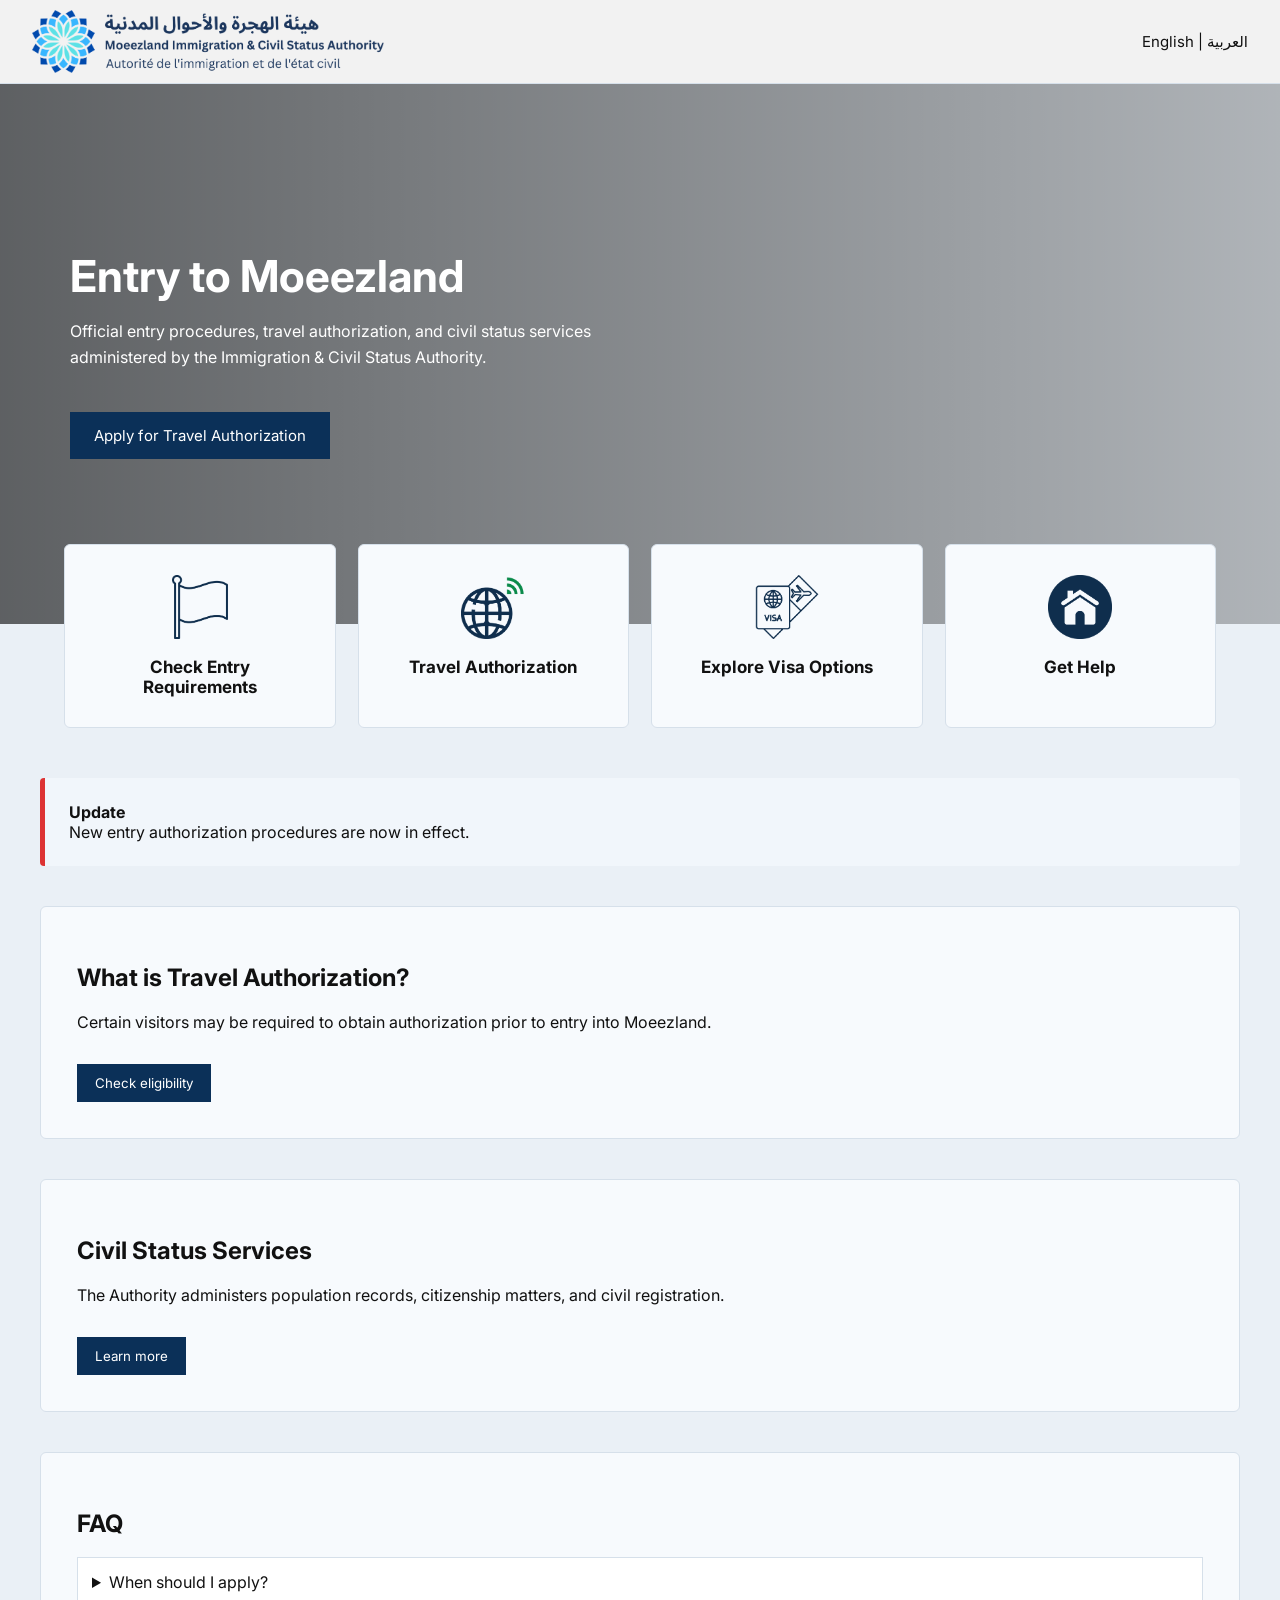
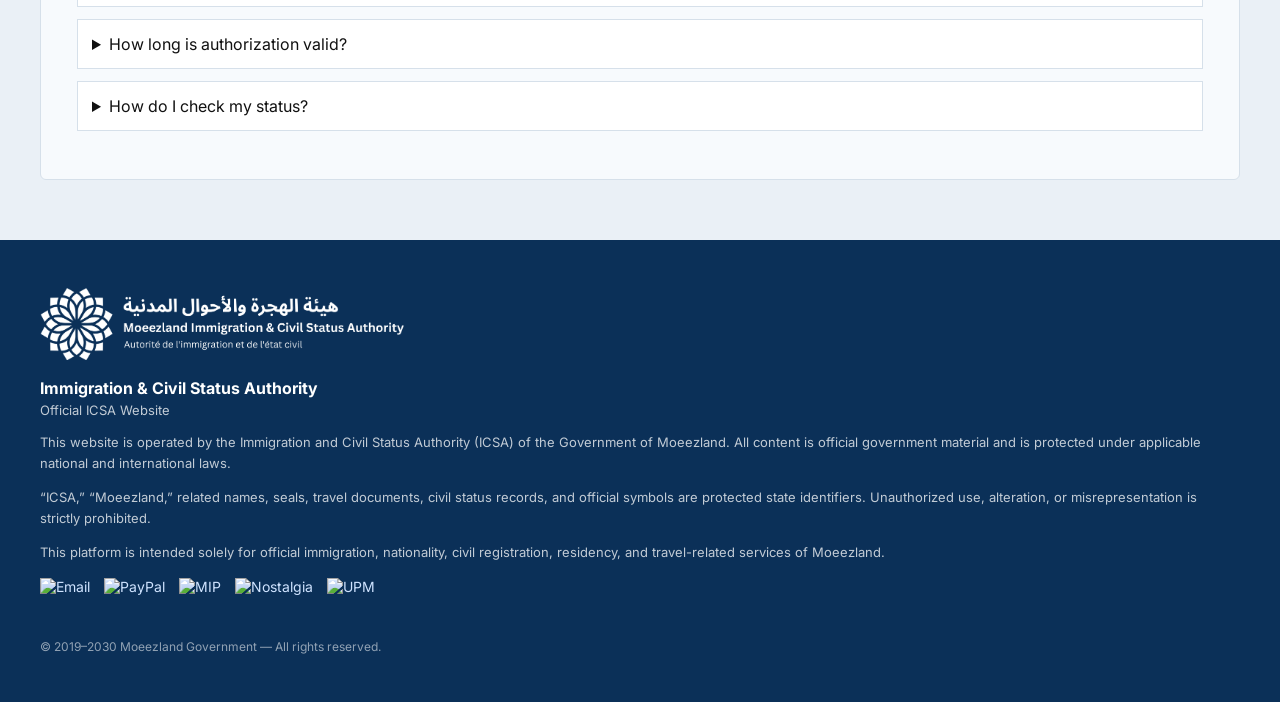
==== index.html @ 2b5e3414 "Update index.html" ====
<!DOCTYPE html>
<html lang="en">
<head>
<meta charset="UTF-8">
<meta name="viewport" content="width=device-width, initial-scale=1.0">
<title>Entry to Moeezland</title>

<link href="https://fonts.googleapis.com/css2?family=Inter:wght@400;500;600&display=swap" rel="stylesheet">

<style>
:root{
  --blue:#0a8a4a;
  --dark:#0b3058;
  --bg:#eaf0f6;
  --card:#f7fafd;
  --border:#d6e0ea;
}

*{
  box-sizing:border-box;
  font-family:Inter,system-ui,sans-serif;
}

body{
  margin:0;
  background:var(--bg);
  color:#111;
}

/* HEADER */
header{
  background:#f2f2f2;
  padding:10px 32px;
  display:flex;
  justify-content:space-between;
  align-items:center;
  border-bottom:1px solid var(--border);
}
header img{height:63px;}
.lang{font-size:15px;color:var(--green);}

/* HERO */
.hero{
  min-height:540px;
  background:
    linear-gradient(to right, rgba(0,0,0,.6), rgba(0,0,0,.25)),
    url("hero-placeholder.jpg") center/cover no-repeat;
  color:white;
  padding:120px 70px;
  display:flex;
  align-items:center;
}
.hero .content{
  max-width:540px;
  animation:fadeUp .8s ease both;
}
.hero h1{font-size:44px;margin:0 0 14px;}
.hero p{font-size:16px;line-height:1.6;}
.hero button{
  margin-top:26px;
  background:#0b3058;
  border:none;
  padding:14px 24px;
  font-size:15px;
  color:white;
  cursor:pointer;
}

/* FADE */
@keyframes fadeUp{
  from{opacity:0;transform:translateY(20px);}
  to{opacity:1;transform:translateY(0);}
}

/* GRID */
.grid{
  max-width:1200px;
  margin:-80px auto 50px;
  display:grid;
  grid-template-columns:repeat(auto-fit,minmax(240px,1fr));
  gap:22px;
  padding:0 24px;
  animation:fadeUp .7s ease both;
}
.card{
  background:var(--card);
  padding:30px;
  border-radius:6px;
  text-align:center;
  border:1px solid var(--border);
  transition:transform .2s ease;
  text-decoration:none;
  color:inherit;
}
.card:hover{transform:translateY(-4px);}
.card img{
  height:64px;
  margin-bottom:14px;
}
.card h3{margin:0;font-size:17px;}

/* UPDATE */
.update{
  max-width:1200px;
  margin:30px auto;
  background:#f1f6fb;
  border-left:5px solid #d33;
  padding:24px;
  border-radius:4px;
  animation:fadeUp .7s ease both;
}

/* SECTIONS */
.section{
  max-width:1200px;
  margin:40px auto;
  display:grid;
  grid-template-columns:2fr 1fr;
  gap:30px;
  background:var(--card);
  padding:36px;
  border-radius:6px;
  border:1px solid var(--border);
  animation:fadeUp .7s ease both;
}
.section button{
  margin-top:16px;
  padding:11px 18px;
  background:var(--dark);
  color:white;
  border:none;
  cursor:pointer;
}

/* FAQ */
.faq{
  max-width:1200px;
  margin:40px auto;
  background:var(--card);
  padding:36px;
  border-radius:6px;
  border:1px solid var(--border);
  animation:fadeUp .7s ease both;
}
.faq details{
  border:1px solid var(--border);
  padding:14px;
  margin-bottom:12px;
  background:#fff;
}

/* FOOTER */
footer{
  background:var(--dark);
  color:white;
  padding:50px 40px;
  margin-top:60px;
}
.footer-grid{
  max-width:1200px;
  margin:auto;
  display:grid;
  grid-template-columns:repeat(auto-fit,minmax(200px,1fr));
  gap:34px;
}
footer img{height:80px;margin-bottom:12px;}
footer a{color:#cfe3ff;text-decoration:none;font-size:14px;}
</style>
</head>

<body>

<header>
  <img src="logo.png" alt="ICSA">
  <div class="lang">English | العربية</div>
</header>

<section class="hero">
  <div class="content">
    <h1>Entry to Moeezland</h1>
    <p>
      Official entry procedures, travel authorization,
      and civil status services administered by the
      Immigration & Civil Status Authority.
    </p>
    <button>Apply for Travel Authorization</button>
  </div>
</section>

<section class="grid">
  <a href="entry.html" class="card">
    <img src="entry-icon.png" alt="">
    <h3>Check Entry Requirements</h3>
  </a>

  <a href="M_ETA.html" class="card">
    <img src="eta-icon.png" alt="">
    <h3>Travel Authorization</h3>
  </a>

  <a href="visa.html" class="card">
    <img src="visa-icon.png" alt="">
    <h3>Explore Visa Options</h3>
  </a>

  <a href="mailto:icsa@moeezland.com" class="card">
    <img src="help-icon.png" alt="">
    <h3>Get Help</h3>
  </a>
</section>

<section class="update">
  <strong>Update</strong><br>
  New entry authorization procedures are now in effect.
</section>

<section class="section">
  <div>
    <h2>What is Travel Authorization?</h2>
    <p>
      Certain visitors may be required to obtain authorization
      prior to entry into Moeezland.
    </p>
    <button>Check eligibility</button>
  </div>
  <div></div>
</section>

<section class="section">
  <div>
    <h2>Civil Status Services</h2>
    <p>
      The Authority administers population records,
      citizenship matters, and civil registration.
    </p>
    <button>Learn more</button>
  </div>
  <div></div>
</section>

<section class="faq">
  <h2>FAQ</h2>
  <details><summary>When should I apply?</summary></details>
  <details><summary>How long is authorization valid?</summary></details>
  <details><summary>How do I check my status?</summary></details>
</section>

<footer style="background:#0b3058;padding:48px 24px;color:rgba(255,255,255,0.75);text-align:left;">
  <div style="max-width:1200px;margin:0 auto;">

    <img src="footer.png" alt="Moeezland Emblem" style="height:72px;margin-bottom:14px;">

    <h4 style="margin:0;color:white;font-size:16px;">Immigration & Civil Status Authority</h4>
    <div style="font-size:13px;margin-top:4px;">Official ICSA Website</div>

    <p style="font-size:13px;line-height:1.6;margin-top:14px;">
      This website is operated by the Immigration and Civil Status Authority (ICSA) of the Government of Moeezland. All content is official government material
      and is protected under applicable national and international laws.
    </p>

    <p style="font-size:13px;line-height:1.6;">
      “ICSA,” “Moeezland,” related names, seals, travel documents, civil status records, and official symbols are protected state identifiers.
      Unauthorized use, alteration, or misrepresentation is strictly prohibited.
    </p>

    <p style="font-size:13px;line-height:1.6;">
      This platform is intended solely for official immigration, nationality, civil registration, residency, and travel-related services of Moeezland.
    </p>

    <div style="display:flex;gap:14px;margin-top:16px;flex-wrap:wrap;">
      <a href="mailto:icsa@moeezland.com">
        <img src="mail.png" alt="Email" style="height:28px;">
      </a>

      <a href="https://www.paypal.com/paypalme/JestandGaming?locale.x=en_US&country.x=SA" target="_blank">
        <img src="paypal.png" alt="PayPal" style="height:28px;">
      </a>

      <a href="https://internet.moeezland.com" target="_blank">
        <img src="internet.png" alt="MIP" style="height:28px;">
      </a>
      
      <a href="https://old.moeezland.com" target="_blank">
        <img src="old.png" alt="Nostalgia" style="height:28px;">
      </a>
      
      <a href="https://upmgov.org" target="_blank">
        <img src="UPM.png" alt="UPM" style="height:28px;">
      </a>
    </div>

    <div style="margin-top:32px;font-size:12px;color:rgba(255,255,255,0.55);">
      
      © 2019–2030 Moeezland Government — All rights reserved.

    </div>

  </div>
</footer>

</body>
</html>
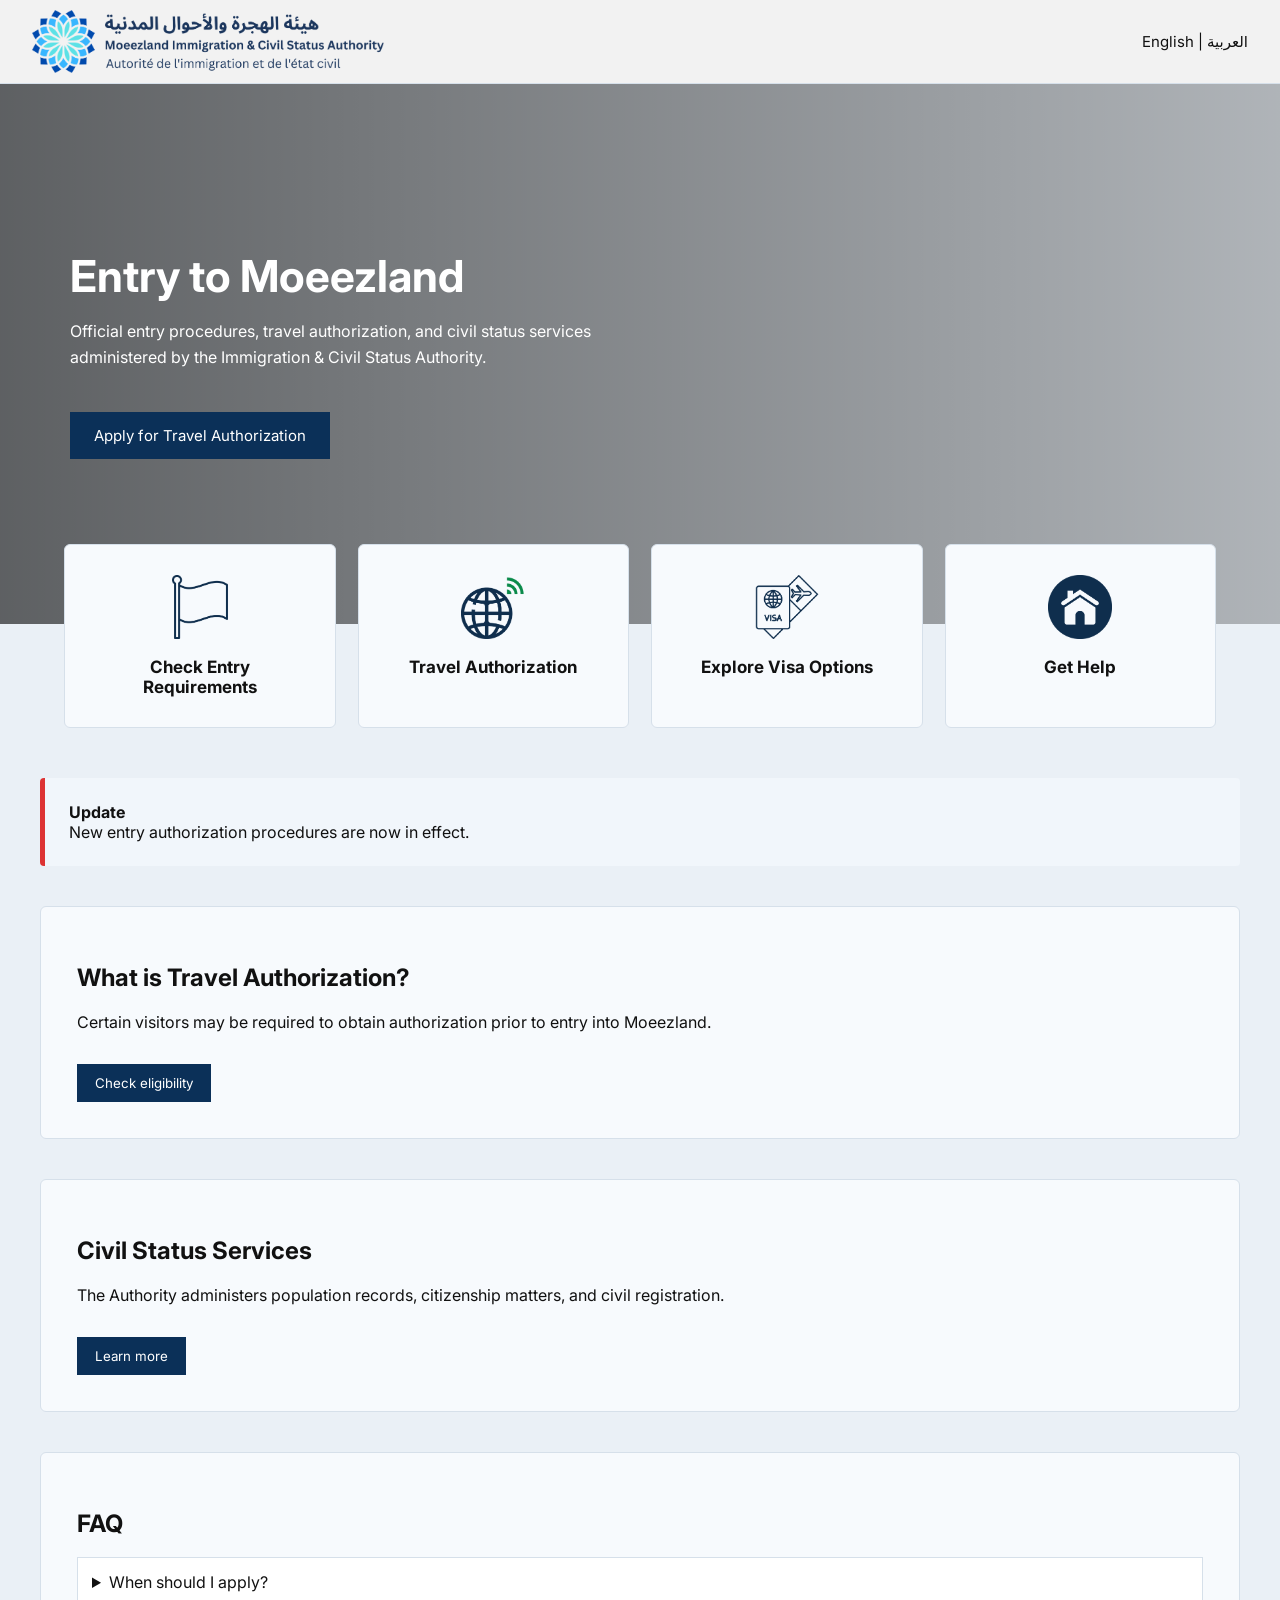
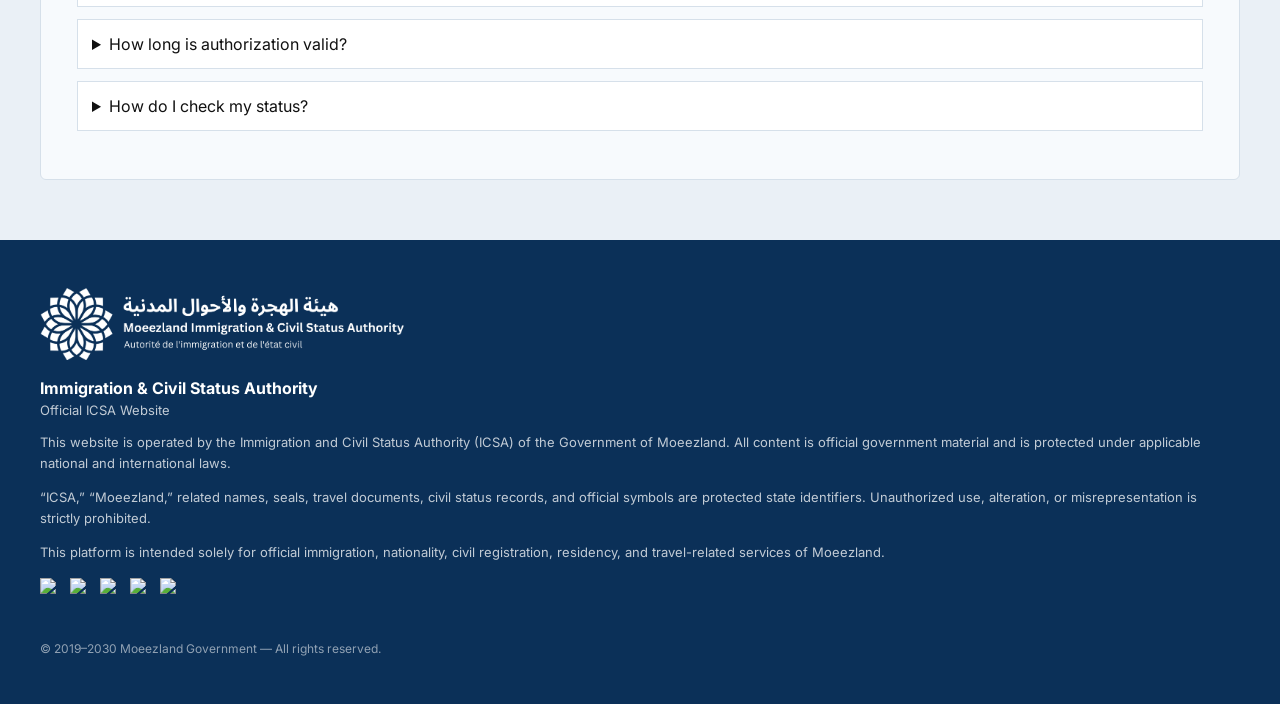
==== commit deeeb72c: "Update index.html" ====
--- a/index.html
+++ b/index.html
@@ -37,7 +37,7 @@
   border-bottom:1px solid var(--border);
 }
 header img{height:63px;}
-.lang{font-size:15px;color:var(--green);}
+.lang{font-size:15px;}
 
 /* HERO */
 .hero{
@@ -52,7 +52,6 @@
 }
 .hero .content{
   max-width:540px;
-  animation:fadeUp .8s ease both;
 }
 .hero h1{font-size:44px;margin:0 0 14px;}
 .hero p{font-size:16px;line-height:1.6;}
@@ -66,12 +65,6 @@
   cursor:pointer;
 }
 
-/* FADE */
-@keyframes fadeUp{
-  from{opacity:0;transform:translateY(20px);}
-  to{opacity:1;transform:translateY(0);}
-}
-
 /* GRID */
 .grid{
   max-width:1200px;
@@ -80,7 +73,6 @@
   grid-template-columns:repeat(auto-fit,minmax(240px,1fr));
   gap:22px;
   padding:0 24px;
-  animation:fadeUp .7s ease both;
 }
 .card{
   background:var(--card);
@@ -88,11 +80,9 @@
   border-radius:6px;
   text-align:center;
   border:1px solid var(--border);
-  transition:transform .2s ease;
   text-decoration:none;
   color:inherit;
 }
-.card:hover{transform:translateY(-4px);}
 .card img{
   height:64px;
   margin-bottom:14px;
@@ -107,7 +97,6 @@
   border-left:5px solid #d33;
   padding:24px;
   border-radius:4px;
-  animation:fadeUp .7s ease both;
 }
 
 /* SECTIONS */
@@ -121,7 +110,6 @@
   padding:36px;
   border-radius:6px;
   border:1px solid var(--border);
-  animation:fadeUp .7s ease both;
 }
 .section button{
   margin-top:16px;
@@ -140,7 +128,6 @@
   padding:36px;
   border-radius:6px;
   border:1px solid var(--border);
-  animation:fadeUp .7s ease both;
 }
 .faq details{
   border:1px solid var(--border);
@@ -156,15 +143,58 @@
   padding:50px 40px;
   margin-top:60px;
 }
-.footer-grid{
-  max-width:1200px;
-  margin:auto;
-  display:grid;
-  grid-template-columns:repeat(auto-fit,minmax(200px,1fr));
-  gap:34px;
-}
 footer img{height:80px;margin-bottom:12px;}
 footer a{color:#cfe3ff;text-decoration:none;font-size:14px;}
+
+/* ===================== */
+/* 📱 MOBILE RESPONSIVE */
+/* ===================== */
+@media (max-width: 768px){
+
+  header{
+    padding:10px 16px;
+  }
+
+  header img{
+    height:48px;
+  }
+
+  .hero{
+    padding:80px 20px;
+    min-height:auto;
+  }
+
+  .hero h1{
+    font-size:30px;
+  }
+
+  .hero p{
+    font-size:15px;
+  }
+
+  .grid{
+    margin:-40px auto 40px;
+    grid-template-columns:1fr;
+  }
+
+  .section{
+    grid-template-columns:1fr;
+    padding:24px;
+  }
+
+  .faq{
+    padding:24px;
+  }
+
+  footer{
+    padding:40px 20px;
+  }
+
+  footer div{
+    text-align:left;
+  }
+
+}
 </style>
 </head>
 
@@ -268,31 +298,15 @@
     </p>
 
     <div style="display:flex;gap:14px;margin-top:16px;flex-wrap:wrap;">
-      <a href="mailto:icsa@moeezland.com">
-        <img src="mail.png" alt="Email" style="height:28px;">
-      </a>
-
-      <a href="https://www.paypal.com/paypalme/JestandGaming?locale.x=en_US&country.x=SA" target="_blank">
-        <img src="paypal.png" alt="PayPal" style="height:28px;">
-      </a>
-
-      <a href="https://internet.moeezland.com" target="_blank">
-        <img src="internet.png" alt="MIP" style="height:28px;">
-      </a>
-      
-      <a href="https://old.moeezland.com" target="_blank">
-        <img src="old.png" alt="Nostalgia" style="height:28px;">
-      </a>
-      
-      <a href="https://upmgov.org" target="_blank">
-        <img src="UPM.png" alt="UPM" style="height:28px;">
-      </a>
+      <a href="mailto:icsa@moeezland.com"><img src="mail.png" style="height:28px;"></a>
+      <a href="https://www.paypal.com/paypalme/JestandGaming?locale.x=en_US&country.x=SA" target="_blank"><img src="paypal.png" style="height:28px;"></a>
+      <a href="https://internet.moeezland.com" target="_blank"><img src="internet.png" style="height:28px;"></a>
+      <a href="https://old.moeezland.com" target="_blank"><img src="old.png" style="height:28px;"></a>
+      <a href="https://upmgov.org" target="_blank"><img src="UPM.png" style="height:28px;"></a>
     </div>
 
     <div style="margin-top:32px;font-size:12px;color:rgba(255,255,255,0.55);">
-      
       © 2019–2030 Moeezland Government — All rights reserved.
-
     </div>
 
   </div>
@@ -300,4 +314,3 @@
 
 </body>
 </html>
-
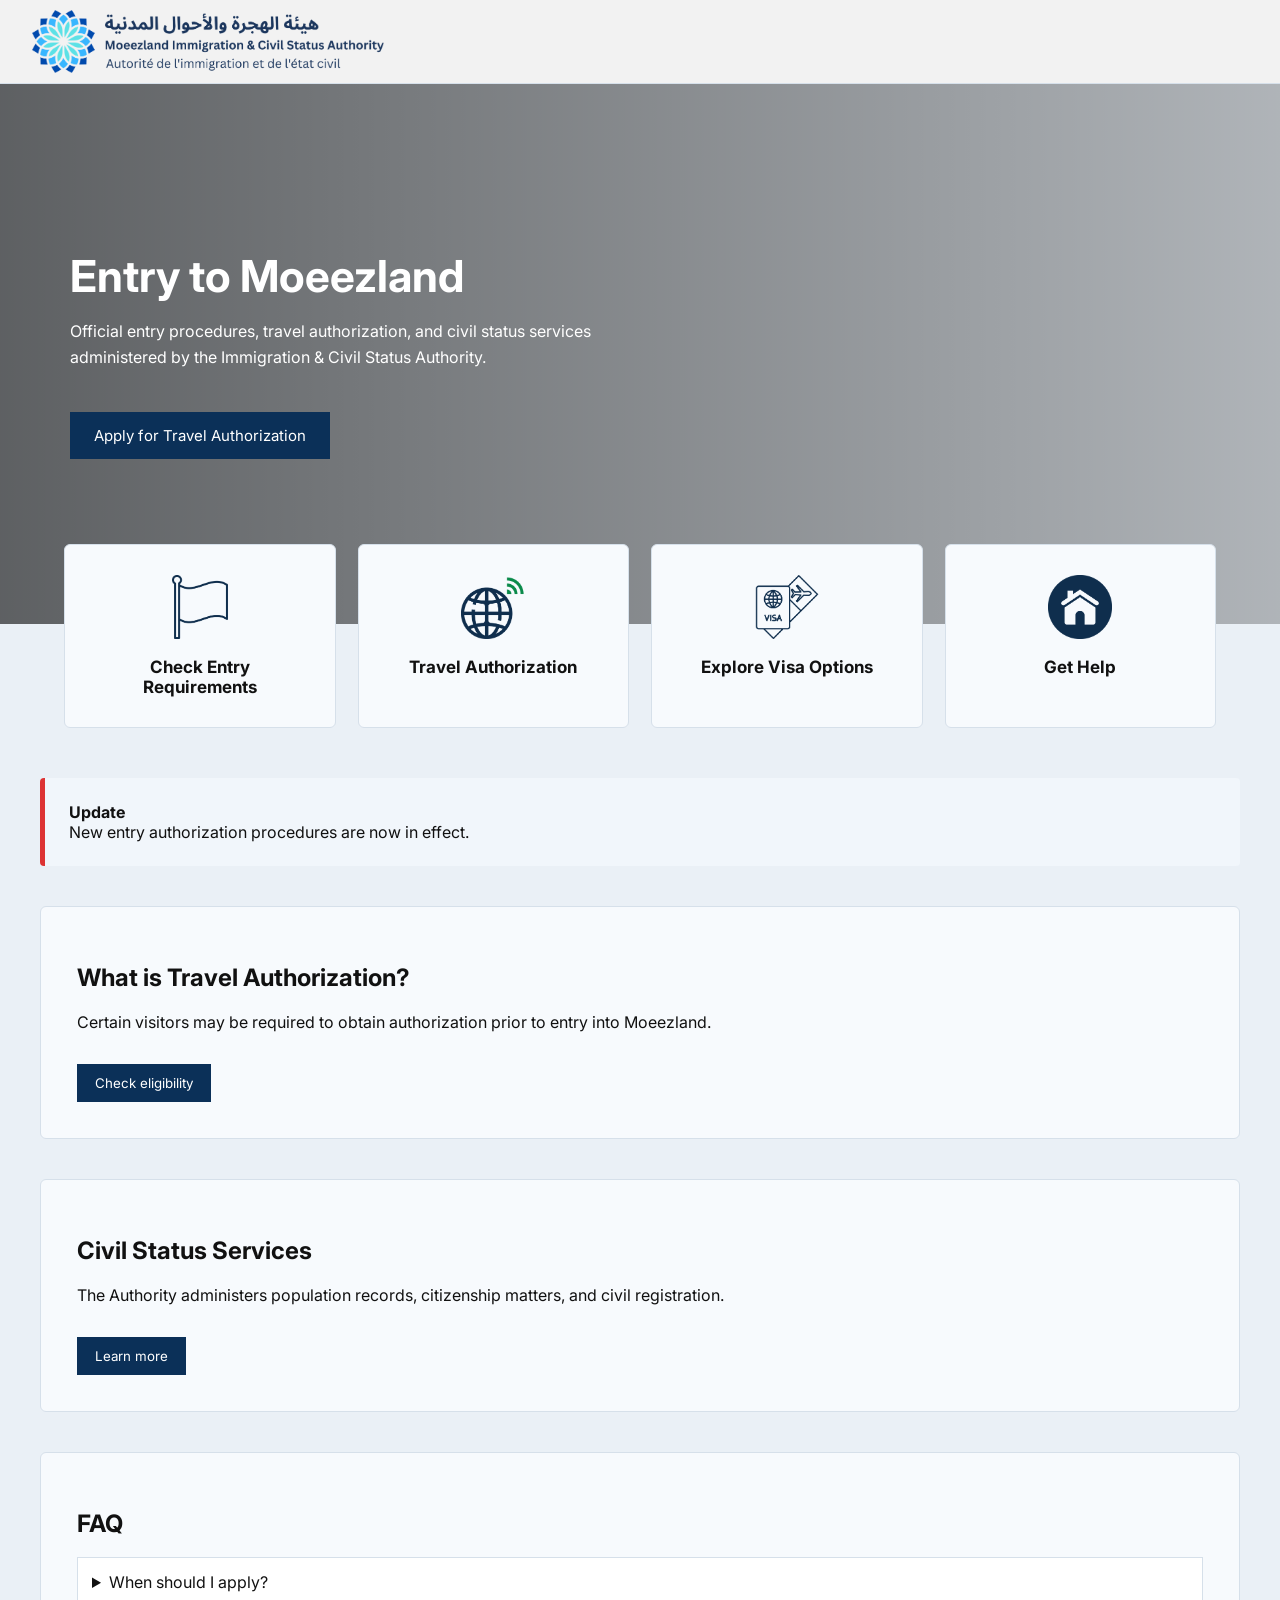
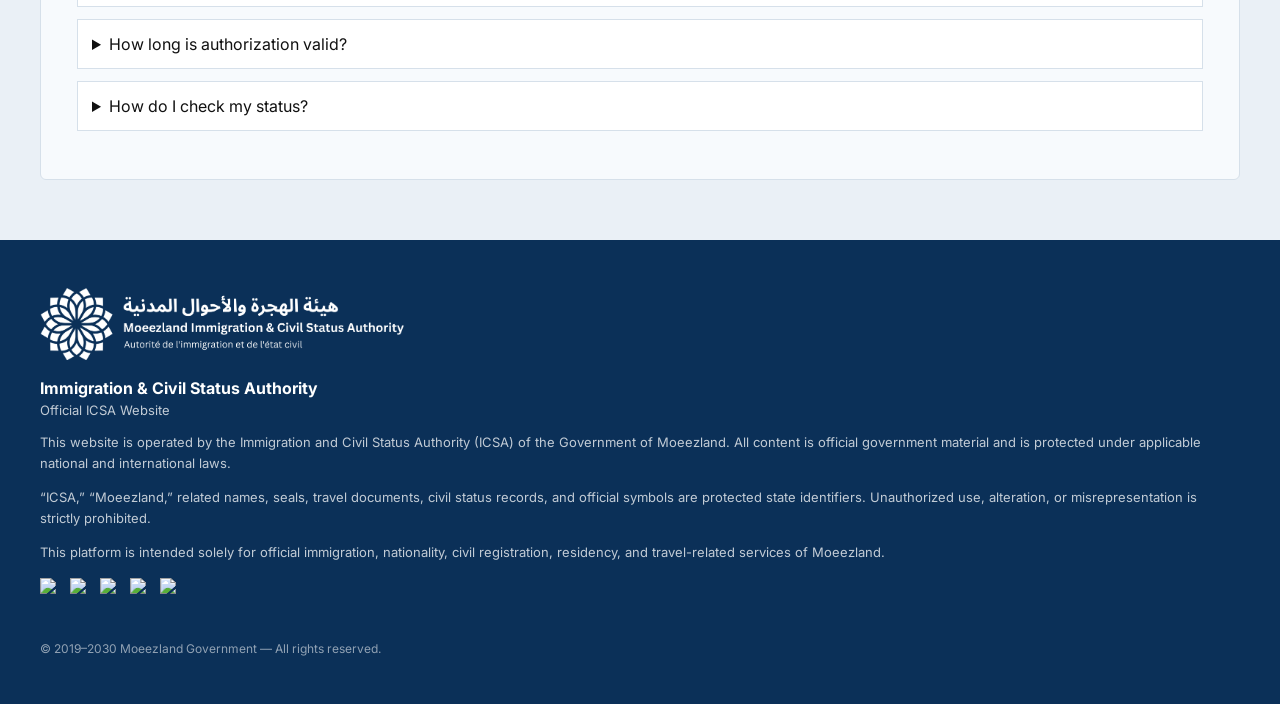
==== commit f0552dcd: "Update index.html" ====
--- a/index.html
+++ b/index.html
@@ -202,7 +202,6 @@
 
 <header>
   <img src="logo.png" alt="ICSA">
-  <div class="lang">English | العربية</div>
 </header>
 
 <section class="hero">
@@ -314,3 +313,4 @@
 
 </body>
 </html>
+
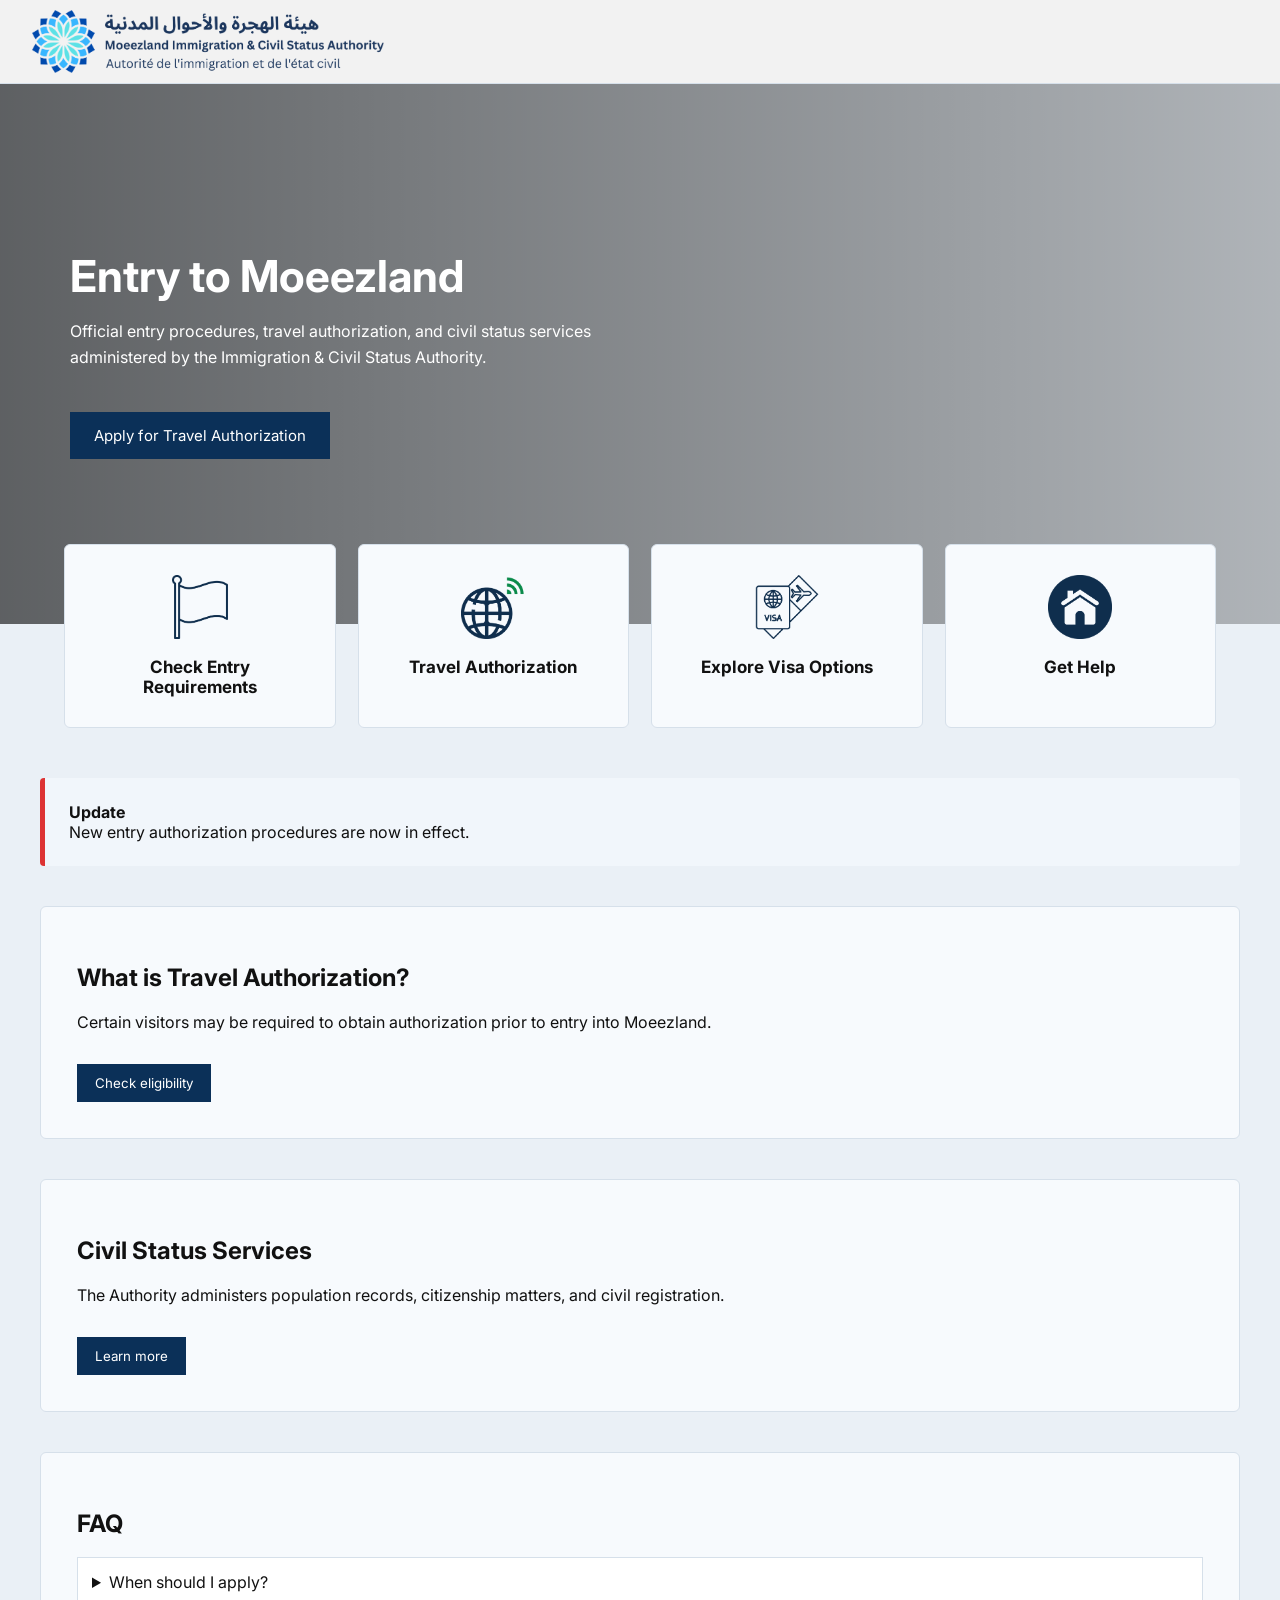
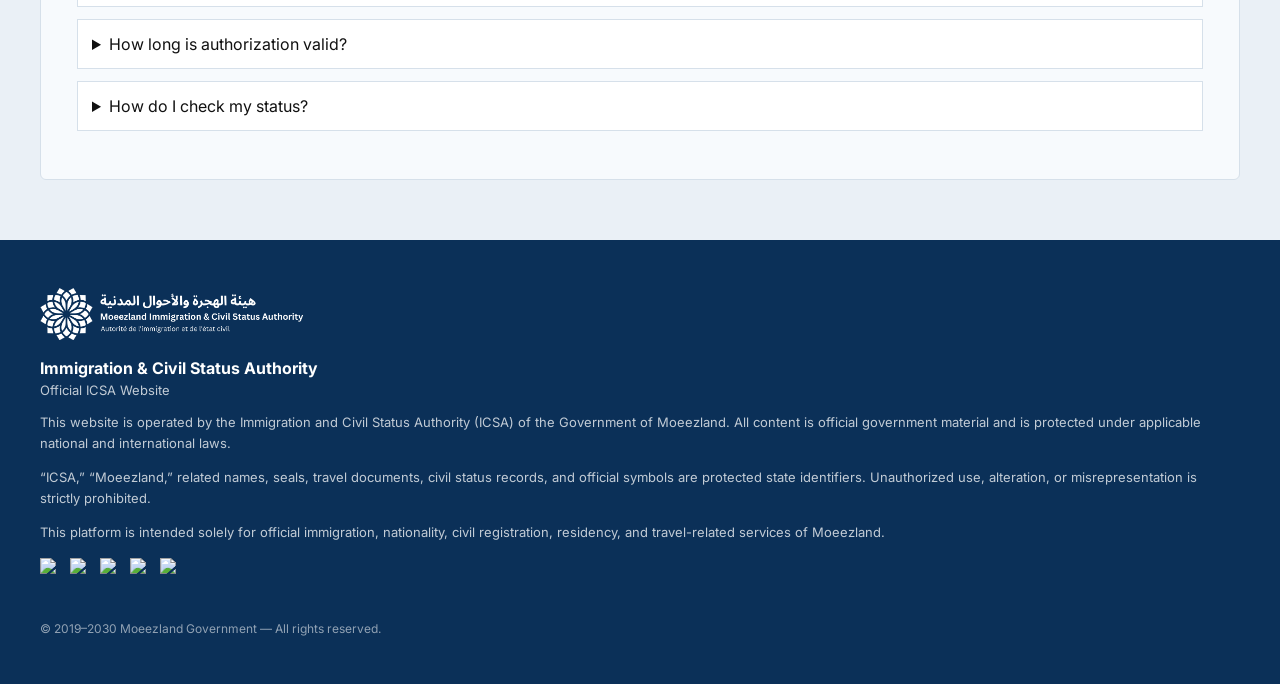
==== commit 3d25c5f6: "Update index.html" ====
--- a/index.html
+++ b/index.html
@@ -277,7 +277,7 @@
 <footer style="background:#0b3058;padding:48px 24px;color:rgba(255,255,255,0.75);text-align:left;">
   <div style="max-width:1200px;margin:0 auto;">
 
-    <img src="footer.png" alt="Moeezland Emblem" style="height:72px;margin-bottom:14px;">
+    <img src="footer.png" alt="Moeezland Emblem" style="height:52px;margin-bottom:14px;">
 
     <h4 style="margin:0;color:white;font-size:16px;">Immigration & Civil Status Authority</h4>
     <div style="font-size:13px;margin-top:4px;">Official ICSA Website</div>
@@ -314,3 +314,4 @@
 </body>
 </html>
 
+
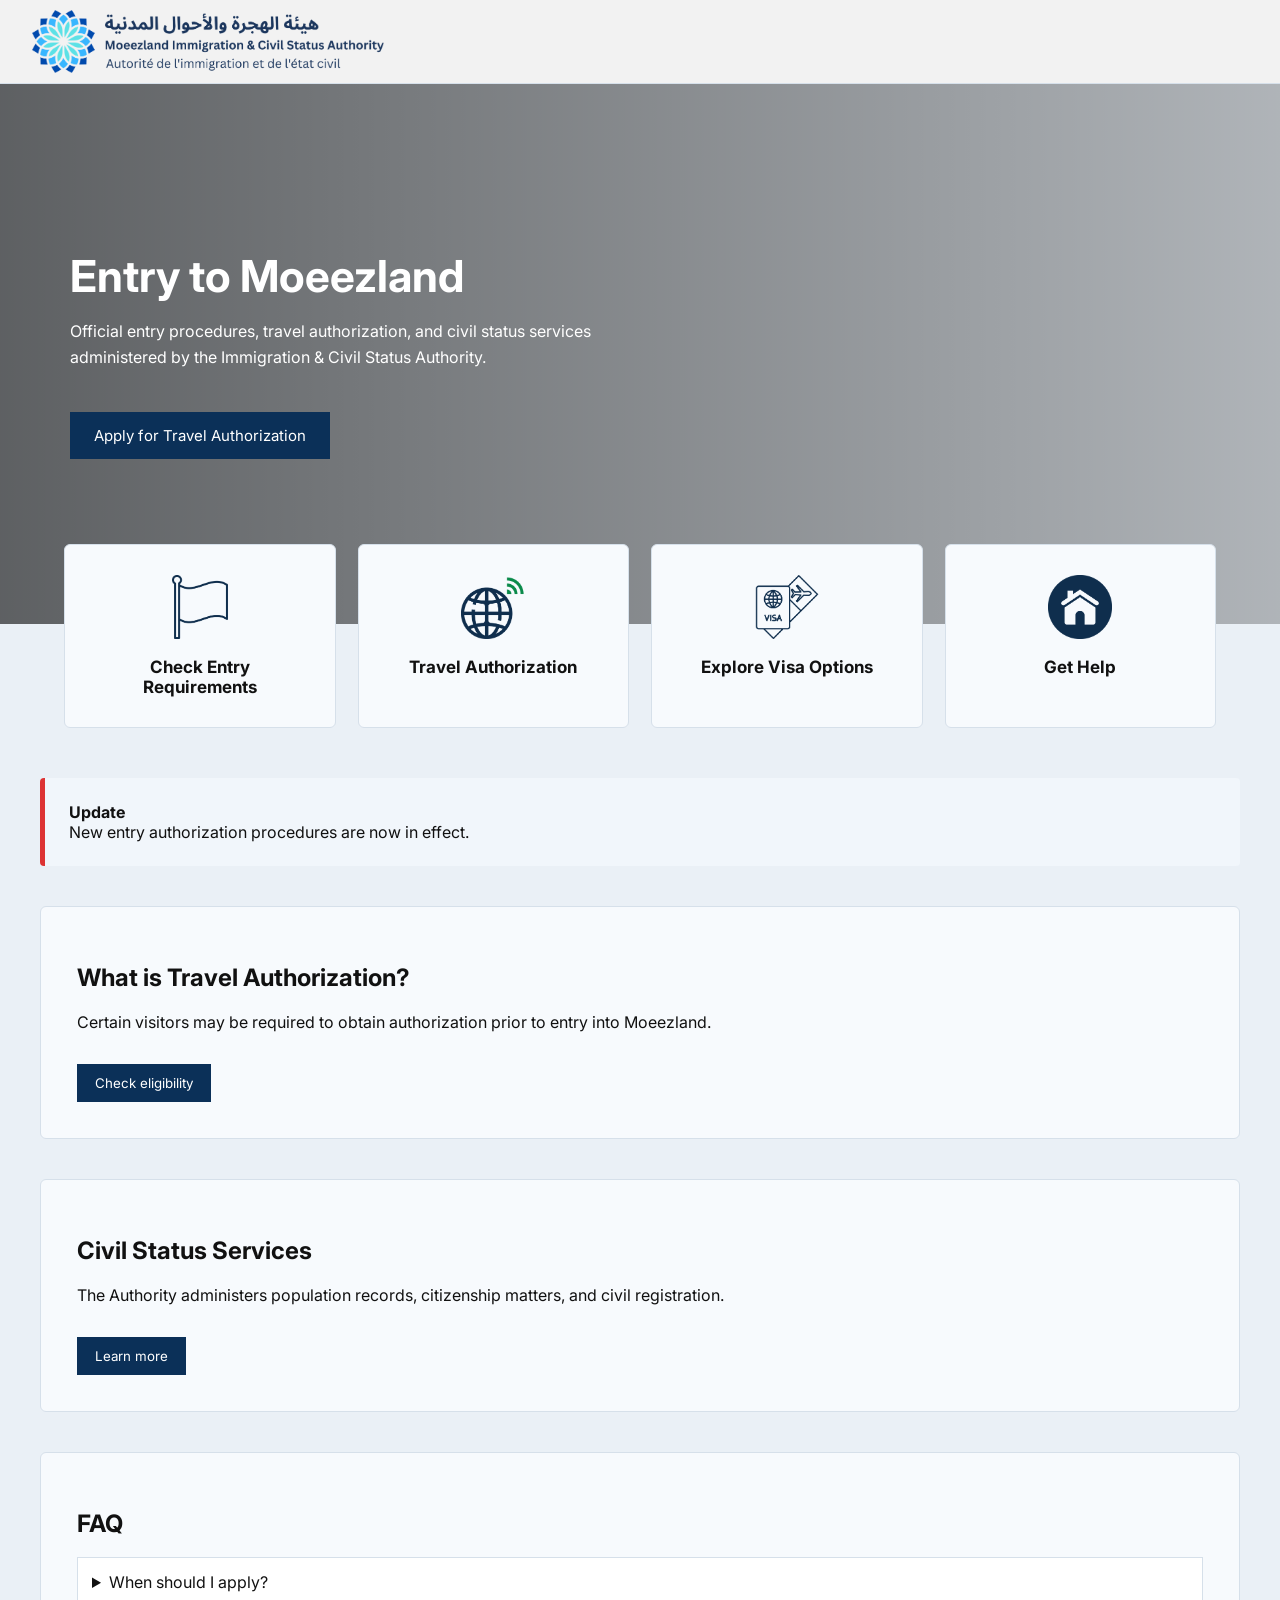
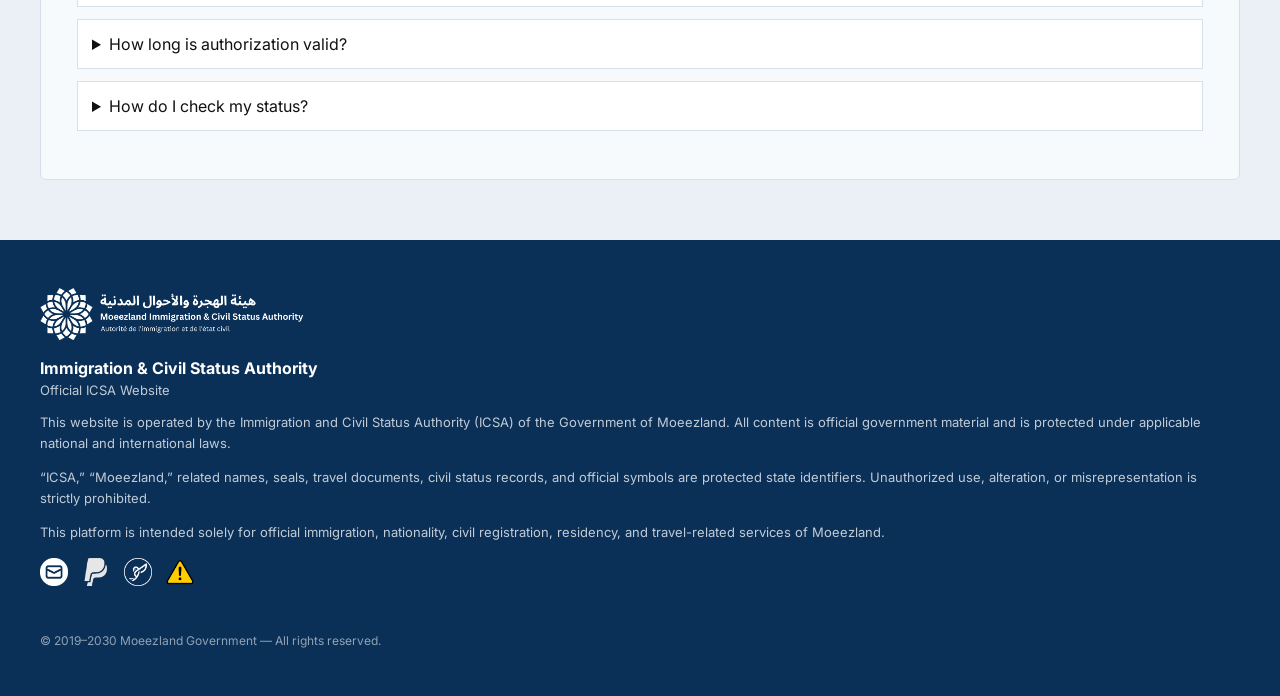
==== commit 952eab4d: "Update index.html" ====
--- a/index.html
+++ b/index.html
@@ -301,7 +301,6 @@
       <a href="https://www.paypal.com/paypalme/JestandGaming?locale.x=en_US&country.x=SA" target="_blank"><img src="paypal.png" style="height:28px;"></a>
       <a href="https://internet.moeezland.com" target="_blank"><img src="internet.png" style="height:28px;"></a>
       <a href="https://old.moeezland.com" target="_blank"><img src="old.png" style="height:28px;"></a>
-      <a href="https://upmgov.org" target="_blank"><img src="UPM.png" style="height:28px;"></a>
     </div>
 
     <div style="margin-top:32px;font-size:12px;color:rgba(255,255,255,0.55);">
@@ -315,3 +314,4 @@
 </html>
 
 
+
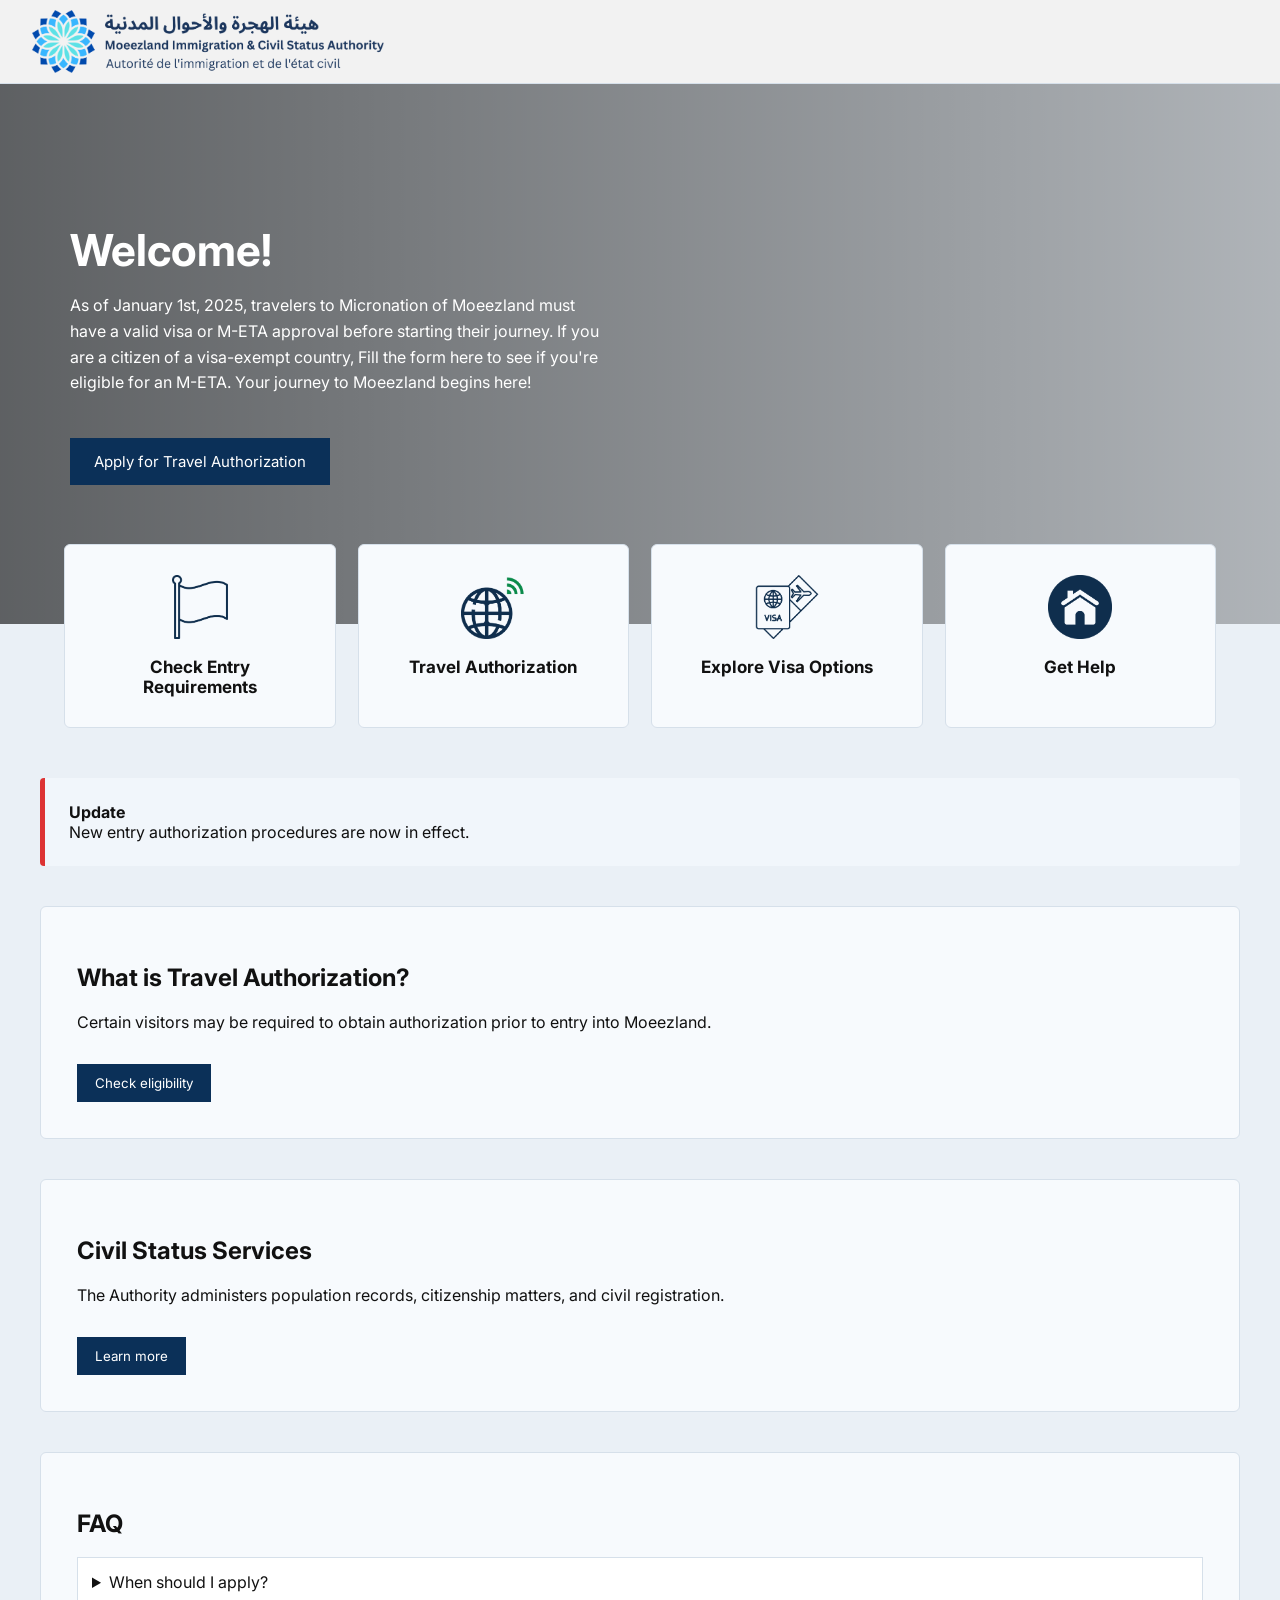
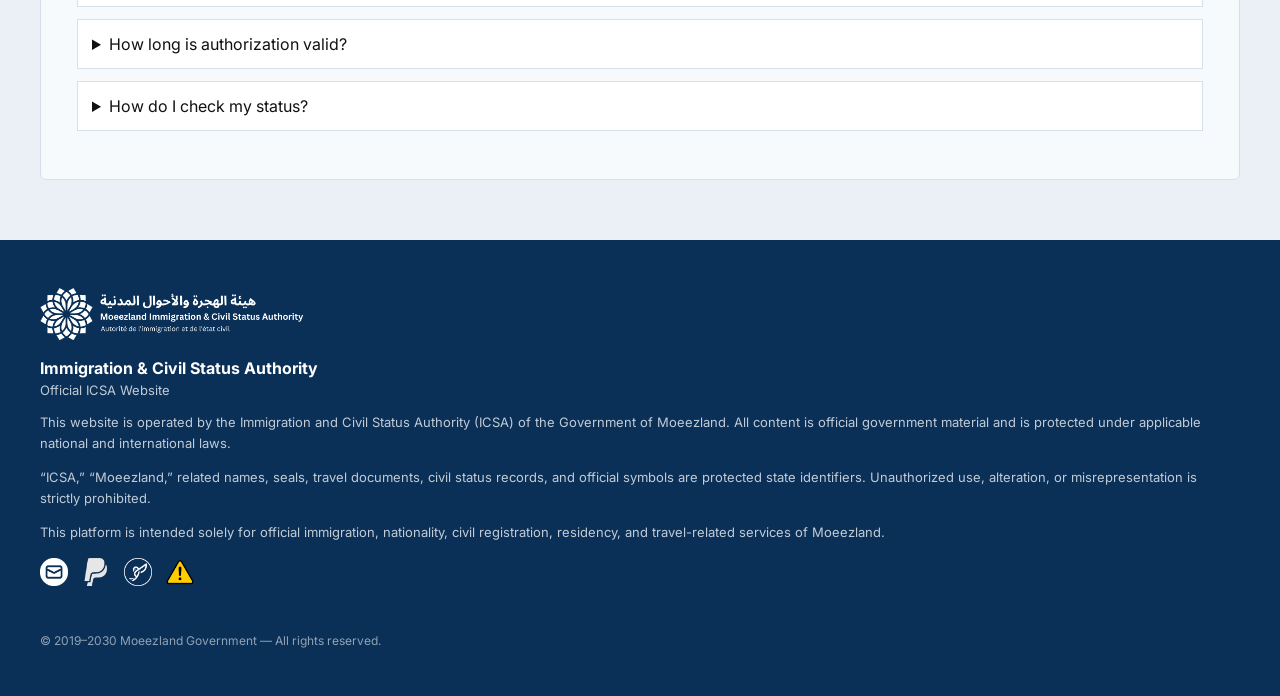
==== commit 44735a03: "Update index.html" ====
--- a/index.html
+++ b/index.html
@@ -206,11 +206,11 @@
 
 <section class="hero">
   <div class="content">
-    <h1>Entry to Moeezland</h1>
+    <h1>Welcome!</h1>
     <p>
-      Official entry procedures, travel authorization,
-      and civil status services administered by the
-      Immigration & Civil Status Authority.
+      As of January 1st, 2025, travelers to Micronation of Moeezland must have a valid visa or M-ETA approval before starting their journey.
+      If you are a citizen of a visa-exempt country, Fill the form here to see if you're eligible for an M-ETA.
+      Your journey to Moeezland begins here!
     </p>
     <button>Apply for Travel Authorization</button>
   </div>
@@ -315,3 +315,4 @@
 
 
 
+
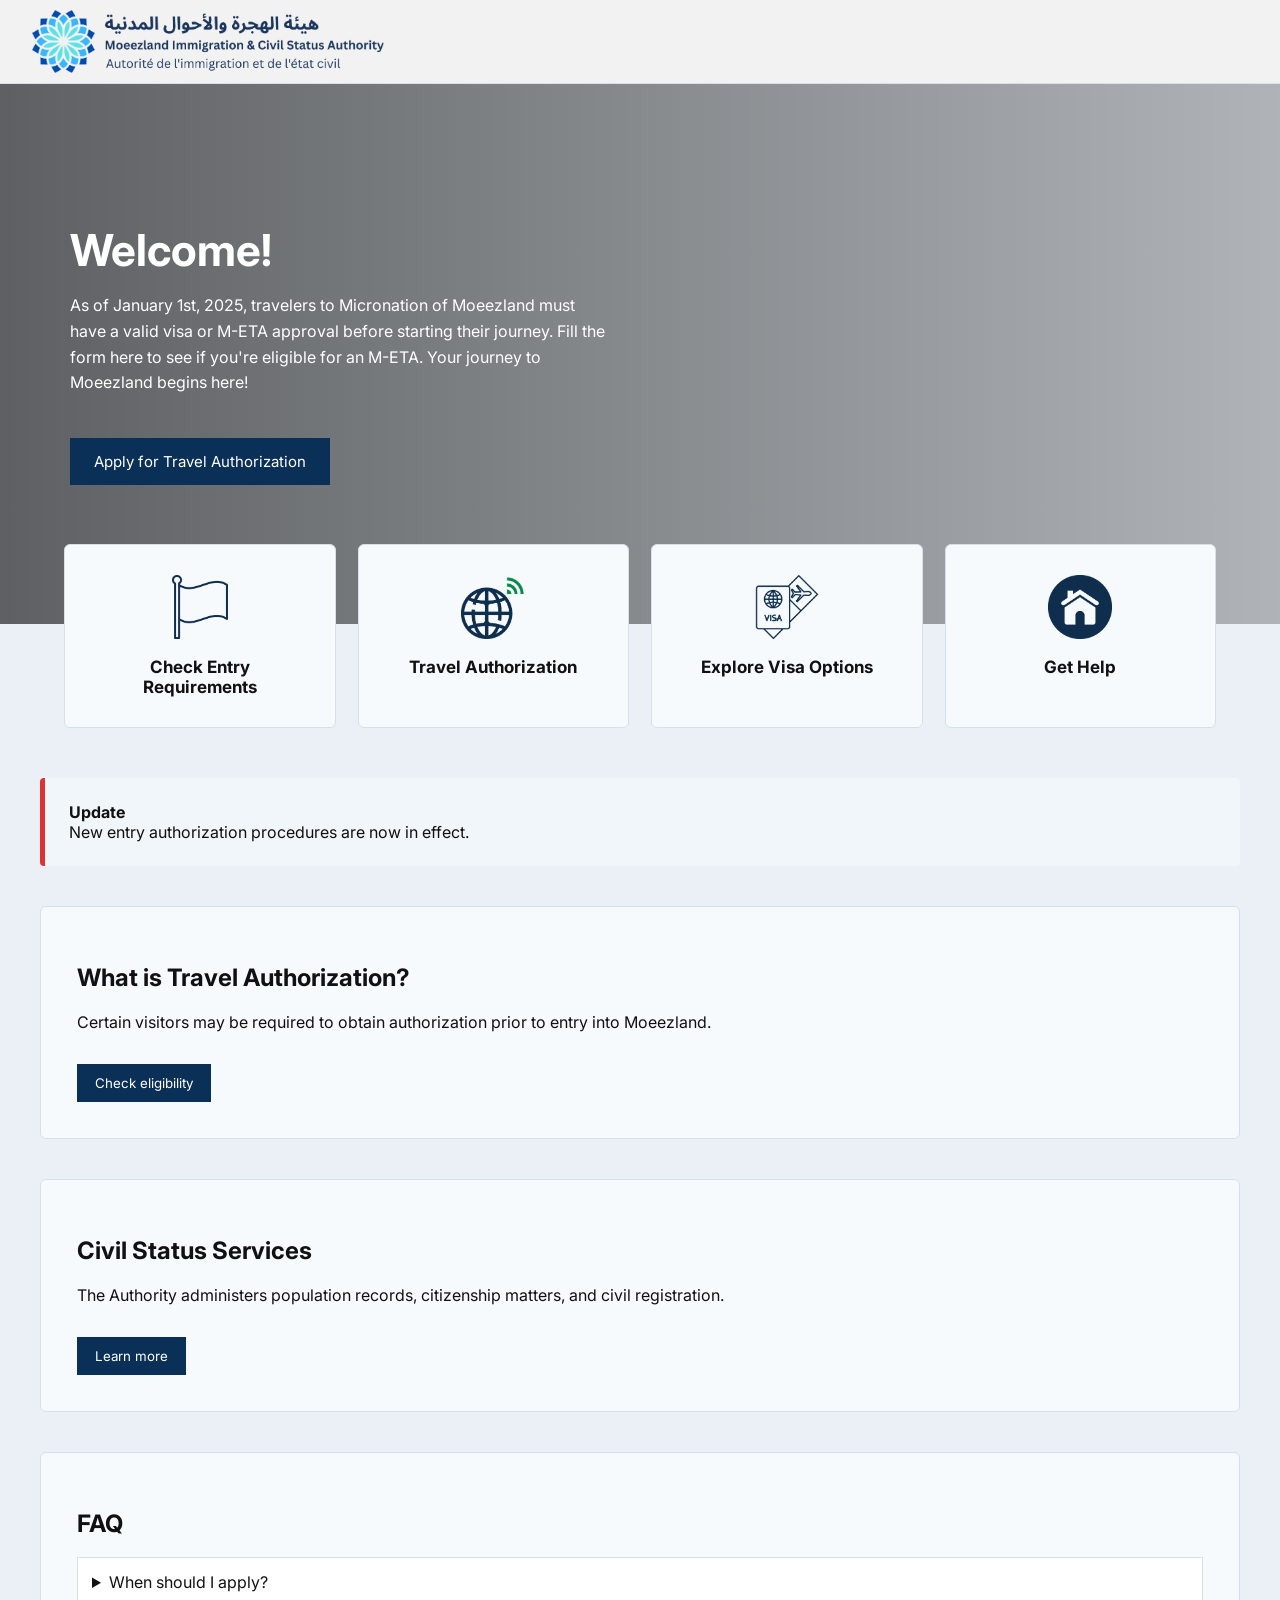
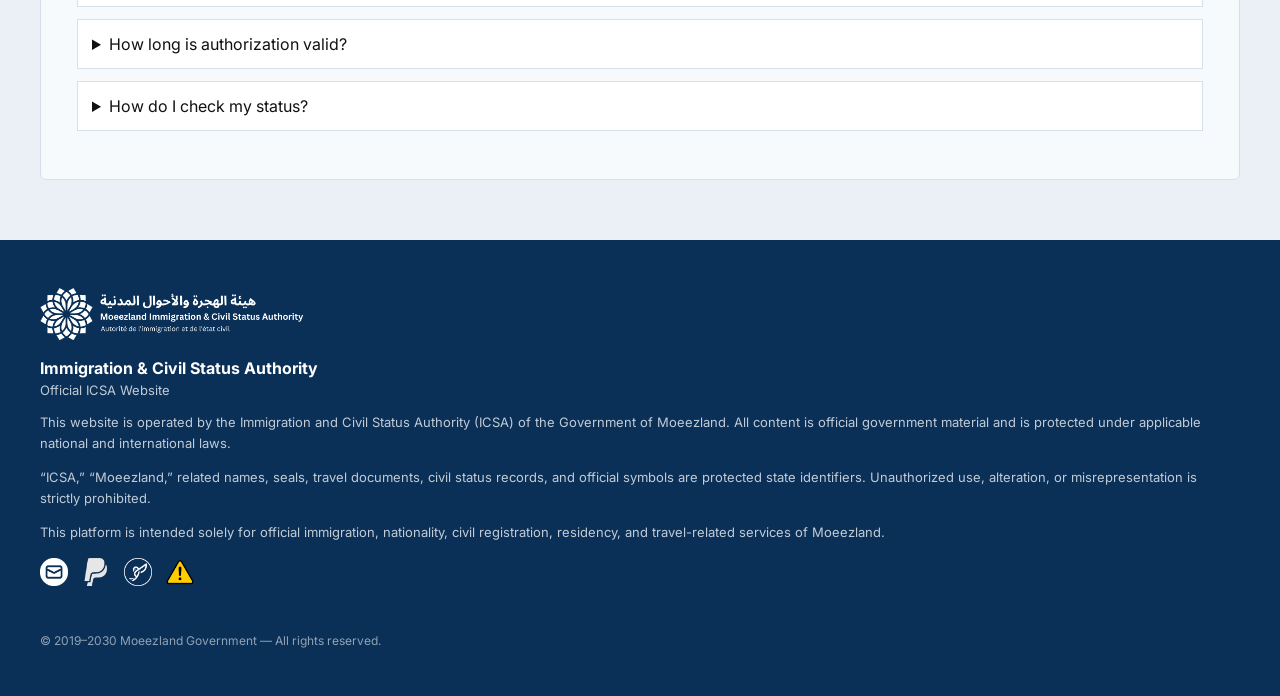
==== commit 44ba5574: "Update index.html" ====
--- a/index.html
+++ b/index.html
@@ -209,8 +209,7 @@
     <h1>Welcome!</h1>
     <p>
       As of January 1st, 2025, travelers to Micronation of Moeezland must have a valid visa or M-ETA approval before starting their journey.
-      If you are a citizen of a visa-exempt country, Fill the form here to see if you're eligible for an M-ETA.
-      Your journey to Moeezland begins here!
+      Fill the form here to see if you're eligible for an M-ETA. Your journey to Moeezland begins here!
     </p>
     <button>Apply for Travel Authorization</button>
   </div>
@@ -316,3 +315,4 @@
 
 
 
+
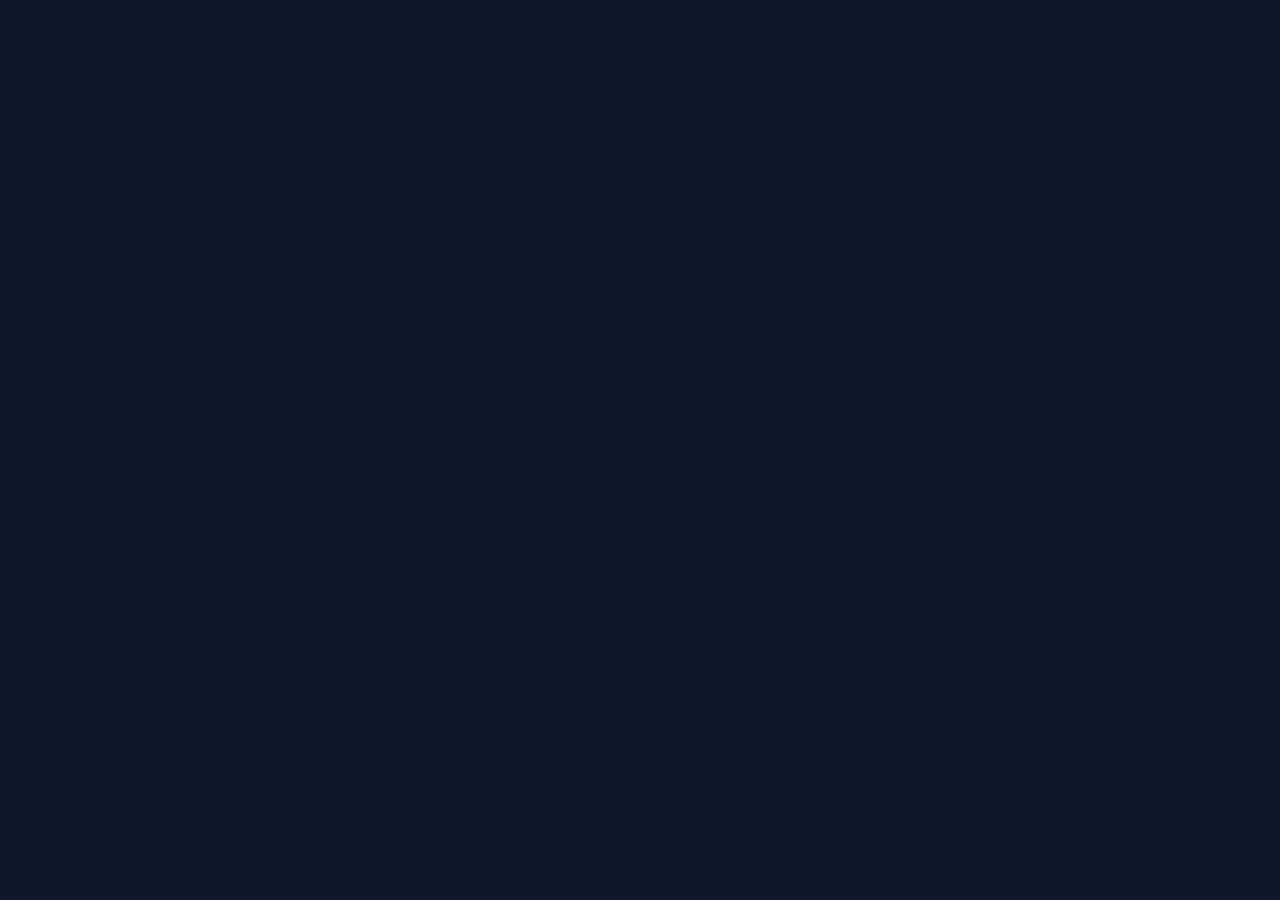
==== commit ab6e3ec0: "Add files via upload" ====
--- a/index.html
+++ b/index.html
@@ -1,318 +1,66 @@
-<!DOCTYPE html>
-<html lang="en">
-<head>
-<meta charset="UTF-8">
-<meta name="viewport" content="width=device-width, initial-scale=1.0">
-<title>Entry to Moeezland</title>
-
-<link href="https://fonts.googleapis.com/css2?family=Inter:wght@400;500;600&display=swap" rel="stylesheet">
-
-<style>
-:root{
-  --blue:#0a8a4a;
-  --dark:#0b3058;
-  --bg:#eaf0f6;
-  --card:#f7fafd;
-  --border:#d6e0ea;
-}
-
-*{
-  box-sizing:border-box;
-  font-family:Inter,system-ui,sans-serif;
-}
-
-body{
-  margin:0;
-  background:var(--bg);
-  color:#111;
-}
-
-/* HEADER */
-header{
-  background:#f2f2f2;
-  padding:10px 32px;
-  display:flex;
-  justify-content:space-between;
-  align-items:center;
-  border-bottom:1px solid var(--border);
-}
-header img{height:63px;}
-.lang{font-size:15px;}
-
-/* HERO */
-.hero{
-  min-height:540px;
-  background:
-    linear-gradient(to right, rgba(0,0,0,.6), rgba(0,0,0,.25)),
-    url("hero-placeholder.jpg") center/cover no-repeat;
-  color:white;
-  padding:120px 70px;
-  display:flex;
-  align-items:center;
-}
-.hero .content{
-  max-width:540px;
-}
-.hero h1{font-size:44px;margin:0 0 14px;}
-.hero p{font-size:16px;line-height:1.6;}
-.hero button{
-  margin-top:26px;
-  background:#0b3058;
-  border:none;
-  padding:14px 24px;
-  font-size:15px;
-  color:white;
-  cursor:pointer;
-}
-
-/* GRID */
-.grid{
-  max-width:1200px;
-  margin:-80px auto 50px;
-  display:grid;
-  grid-template-columns:repeat(auto-fit,minmax(240px,1fr));
-  gap:22px;
-  padding:0 24px;
-}
-.card{
-  background:var(--card);
-  padding:30px;
-  border-radius:6px;
-  text-align:center;
-  border:1px solid var(--border);
-  text-decoration:none;
-  color:inherit;
-}
-.card img{
-  height:64px;
-  margin-bottom:14px;
-}
-.card h3{margin:0;font-size:17px;}
-
-/* UPDATE */
-.update{
-  max-width:1200px;
-  margin:30px auto;
-  background:#f1f6fb;
-  border-left:5px solid #d33;
-  padding:24px;
-  border-radius:4px;
-}
-
-/* SECTIONS */
-.section{
-  max-width:1200px;
-  margin:40px auto;
-  display:grid;
-  grid-template-columns:2fr 1fr;
-  gap:30px;
-  background:var(--card);
-  padding:36px;
-  border-radius:6px;
-  border:1px solid var(--border);
-}
-.section button{
-  margin-top:16px;
-  padding:11px 18px;
-  background:var(--dark);
-  color:white;
-  border:none;
-  cursor:pointer;
-}
-
-/* FAQ */
-.faq{
-  max-width:1200px;
-  margin:40px auto;
-  background:var(--card);
-  padding:36px;
-  border-radius:6px;
-  border:1px solid var(--border);
-}
-.faq details{
-  border:1px solid var(--border);
-  padding:14px;
-  margin-bottom:12px;
-  background:#fff;
-}
-
-/* FOOTER */
-footer{
-  background:var(--dark);
-  color:white;
-  padding:50px 40px;
-  margin-top:60px;
-}
-footer img{height:80px;margin-bottom:12px;}
-footer a{color:#cfe3ff;text-decoration:none;font-size:14px;}
-
-/* ===================== */
-/* 📱 MOBILE RESPONSIVE */
-/* ===================== */
-@media (max-width: 768px){
-
-  header{
-    padding:10px 16px;
-  }
-
-  header img{
-    height:48px;
-  }
-
-  .hero{
-    padding:80px 20px;
-    min-height:auto;
-  }
-
-  .hero h1{
-    font-size:30px;
-  }
-
-  .hero p{
-    font-size:15px;
-  }
-
-  .grid{
-    margin:-40px auto 40px;
-    grid-template-columns:1fr;
-  }
-
-  .section{
-    grid-template-columns:1fr;
-    padding:24px;
-  }
-
-  .faq{
-    padding:24px;
-  }
-
-  footer{
-    padding:40px 20px;
-  }
-
-  footer div{
-    text-align:left;
-  }
-
-}
-</style>
-</head>
-
-<body>
-
-<header>
-  <img src="logo.png" alt="ICSA">
-</header>
-
-<section class="hero">
-  <div class="content">
-    <h1>Welcome!</h1>
-    <p>
-      As of January 1st, 2025, travelers to Micronation of Moeezland must have a valid visa or M-ETA approval before starting their journey.
-      Fill the form here to see if you're eligible for an M-ETA. Your journey to Moeezland begins here!
-    </p>
-    <button>Apply for Travel Authorization</button>
-  </div>
-</section>
-
-<section class="grid">
-  <a href="entry.html" class="card">
-    <img src="entry-icon.png" alt="">
-    <h3>Check Entry Requirements</h3>
-  </a>
-
-  <a href="M_ETA.html" class="card">
-    <img src="eta-icon.png" alt="">
-    <h3>Travel Authorization</h3>
-  </a>
-
-  <a href="visa.html" class="card">
-    <img src="visa-icon.png" alt="">
-    <h3>Explore Visa Options</h3>
-  </a>
-
-  <a href="mailto:icsa@moeezland.com" class="card">
-    <img src="help-icon.png" alt="">
-    <h3>Get Help</h3>
-  </a>
-</section>
-
-<section class="update">
-  <strong>Update</strong><br>
-  New entry authorization procedures are now in effect.
-</section>
-
-<section class="section">
-  <div>
-    <h2>What is Travel Authorization?</h2>
-    <p>
-      Certain visitors may be required to obtain authorization
-      prior to entry into Moeezland.
-    </p>
-    <button>Check eligibility</button>
-  </div>
-  <div></div>
-</section>
-
-<section class="section">
-  <div>
-    <h2>Civil Status Services</h2>
-    <p>
-      The Authority administers population records,
-      citizenship matters, and civil registration.
-    </p>
-    <button>Learn more</button>
-  </div>
-  <div></div>
-</section>
-
-<section class="faq">
-  <h2>FAQ</h2>
-  <details><summary>When should I apply?</summary></details>
-  <details><summary>How long is authorization valid?</summary></details>
-  <details><summary>How do I check my status?</summary></details>
-</section>
-
-<footer style="background:#0b3058;padding:48px 24px;color:rgba(255,255,255,0.75);text-align:left;">
-  <div style="max-width:1200px;margin:0 auto;">
-
-    <img src="footer.png" alt="Moeezland Emblem" style="height:52px;margin-bottom:14px;">
-
-    <h4 style="margin:0;color:white;font-size:16px;">Immigration & Civil Status Authority</h4>
-    <div style="font-size:13px;margin-top:4px;">Official ICSA Website</div>
-
-    <p style="font-size:13px;line-height:1.6;margin-top:14px;">
-      This website is operated by the Immigration and Civil Status Authority (ICSA) of the Government of Moeezland. All content is official government material
-      and is protected under applicable national and international laws.
-    </p>
-
-    <p style="font-size:13px;line-height:1.6;">
-      “ICSA,” “Moeezland,” related names, seals, travel documents, civil status records, and official symbols are protected state identifiers.
-      Unauthorized use, alteration, or misrepresentation is strictly prohibited.
-    </p>
-
-    <p style="font-size:13px;line-height:1.6;">
-      This platform is intended solely for official immigration, nationality, civil registration, residency, and travel-related services of Moeezland.
-    </p>
-
-    <div style="display:flex;gap:14px;margin-top:16px;flex-wrap:wrap;">
-      <a href="mailto:icsa@moeezland.com"><img src="mail.png" style="height:28px;"></a>
-      <a href="https://www.paypal.com/paypalme/JestandGaming?locale.x=en_US&country.x=SA" target="_blank"><img src="paypal.png" style="height:28px;"></a>
-      <a href="https://internet.moeezland.com" target="_blank"><img src="internet.png" style="height:28px;"></a>
-      <a href="https://old.moeezland.com" target="_blank"><img src="old.png" style="height:28px;"></a>
-    </div>
-
-    <div style="margin-top:32px;font-size:12px;color:rgba(255,255,255,0.55);">
-      © 2019–2030 Moeezland Government — All rights reserved.
-    </div>
-
-  </div>
-</footer>
-
-</body>
-</html>
-
-
-
-
-
+<!DOCTYPE html>
+<html lang="en">
+<head>
+  <meta charset="UTF-8" />
+  <meta name="viewport" content="width=device-width, initial-scale=1.0" />
+  <title>Immigration & Civil Status Authority</title>
+  <link rel="stylesheet" href="styles.css" />
+</head>
+<body class="auth-checking">
+
+  <!-- 🔷 HEADER -->
+  <header class="app-header">
+    <div class="header-left">
+      <img src="logo.png" alt="Logo" class="logo" />
+      <h1>Immigration & Civil Status Authority</h1>
+    </div>
+
+    <div class="header-right">
+      <button id="menuBtn" class="menu-btn">
+        ☰
+      </button>
+    </div>
+  </header>
+
+  <!-- 🔽 DROPDOWN MENU (for later options) -->
+<div id="menuDropdown" class="menu-dropdown hidden">
+  <p>Citizens (current)</p>
+  <p onclick="location.href='add-person.html'" class="menu-item">➕ Add Person</p>
+  <p>Settings (later)</p>
+  <p onclick="logoutOfficer()" class="menu-item">🚪 Logout</p>
+</div>
+
+  <!-- 🧠 MAIN CONTENT -->
+  <main class="main-content">
+
+    <!-- 🔍 Search Section -->
+    <section class="search-section">
+      <input 
+        type="text" 
+        id="searchInput" 
+        placeholder="Search by e-Border number..." 
+      />
+      <button id="searchBtn">Search</button>
+    </section>
+
+    <!-- 📄 Result Section -->
+    <section id="resultSection" class="result-section hidden">
+      <h2>Person's Profile</h2>
+      <div id="profileCard" class="profile-card"></div>
+    </section>
+
+  </main>
+
+  <script type="module" src="firebase.js"></script>
+  <script>
+    // Toggle menu
+    const menuBtn = document.getElementById("menuBtn");
+    const dropdown = document.getElementById("menuDropdown");
+
+    menuBtn.addEventListener("click", () => {
+      dropdown.classList.toggle("hidden");
+    });
+  </script>
+
+</body>
+</html>
--- a/styles.css
+++ b/styles.css
@@ -0,0 +1,364 @@
+* {
+  margin: 0;
+  padding: 0;
+  box-sizing: border-box;
+  font-family: Arial, sans-serif;
+}
+
+body {
+  background-color: #0f172a;
+  color: #e2e8f0;
+}
+
+/* 🔷 HEADER */
+.app-header {
+  display: flex;
+  justify-content: space-between;
+  align-items: center;
+  padding: 15px 20px;
+  background-color: #1e293b;
+  border-bottom: 1px solid #334155;
+}
+
+.header-left {
+  display: flex;
+  align-items: center;
+  gap: 12px;
+}
+
+.logo {
+  width: 40px;
+  height: 40px;
+  object-fit: contain;
+}
+
+.app-header h1 {
+  font-size: 18px;
+  font-weight: 600;
+}
+
+/* 🍔 MENU */
+.menu-btn {
+  font-size: 20px;
+  background: none;
+  border: none;
+  color: white;
+  cursor: pointer;
+}
+
+.menu-dropdown {
+  position: absolute;
+  right: 20px;
+  top: 60px;
+  background-color: #1e293b;
+  border: 1px solid #334155;
+  border-radius: 6px;
+  padding: 10px;
+}
+
+.menu-dropdown p {
+  padding: 6px 10px;
+  cursor: pointer;
+}
+
+.menu-dropdown p:hover {
+  background-color: #334155;
+}
+
+.hidden {
+  display: none;
+}
+
+/* 🧠 MAIN */
+.main-content {
+  padding: 20px;
+}
+
+/* 🔍 SEARCH */
+.search-section {
+  display: flex;
+  gap: 10px;
+  margin-bottom: 20px;
+}
+
+.search-section input {
+  flex: 1;
+  padding: 10px;
+  border-radius: 6px;
+  border: none;
+  outline: none;
+}
+
+.search-section button {
+  padding: 10px 16px;
+  border-radius: 6px;
+  border: none;
+  background-color: #2563eb;
+  color: white;
+  cursor: pointer;
+}
+
+/* 📄 PROFILE */
+.profile-card {
+  background-color: #1e293b;
+  padding: 15px;
+  border-radius: 8px;
+  border: 1px solid #334155;
+}
+
+#searchBtn:disabled {
+  opacity: 0.5;
+  cursor: not-allowed;
+}
+
+.edit-field {
+  margin-left: 10px;
+  padding: 4px;
+}
+
+.hidden {
+  display: none;
+}
+
+button {
+  margin-top: 10px;
+  padding: 8px 12px;
+  border-radius: 6px;
+  border: none;
+  background: linear-gradient(135deg, #2563eb, #1d4ed8);
+  color: white;
+  cursor: pointer;
+  font-weight: 500;
+  width: auto; /* 🔥 THIS FIXES YOUR ISSUE */
+}
+
+button:hover {
+  transform: translateY(-1px);
+  opacity: 0.95;
+}
+
+#saveBtn {
+  background: #28a745;
+}
+
+#cancelBtn {
+  background: #dc3545;
+}
+
+.form-card {
+  width: 100%;
+  max-width: 650px; /* was 500 */
+}
+
+.form-card input,
+.form-card select {
+  width: 100%;
+  margin-bottom: 14px;
+  padding: 10px 12px;
+  border-radius: 8px;
+  border: 1px solid #334155;
+  background: #020617;
+  color: #e2e8f0;
+  outline: none;
+  transition: 0.2s ease;
+}
+
+.form-card input:focus,
+.form-card select:focus {
+  border-color: #3b82f6;
+  box-shadow: 0 0 0 2px rgba(59,130,246,0.2);
+}
+
+.hidden {
+  display: none;
+}
+
+.menu-item {
+  cursor: pointer;
+}
+
+.menu-item:hover {
+  background-color: rgba(255,255,255,0.1);
+}
+
+.form-card label {
+  font-size: 13px;
+  color: #94a3b8;
+  margin-bottom: 4px;
+  display: block;
+}
+
+.container {
+  padding: 40px 20px;
+  display: flex;
+  flex-direction: column;
+  align-items: center; /* CENTER EVERYTHING */
+}
+
+.container h2 {
+  margin-bottom: 20px;
+  font-size: 22px;
+  font-weight: 600;
+}
+
+.checkbox-row {
+  display: flex;
+  justify-content: center;   /* 🔥 centers it */
+  align-items: center;
+  gap: 10px;
+  margin: 15px 0;
+}
+
+.form-grid {
+  display: grid;
+  grid-template-columns: 1fr 1fr;
+  gap: 16px;
+}
+
+.form-card:hover {
+  transform: translateY(-2px);
+  transition: 0.2s ease;
+}
+
+.app-header {
+  padding: 18px 30px;
+}
+
+.checkbox-row label {
+  cursor: pointer;
+  color: #94a3b8;
+}
+
+.checkbox-row input {
+  accent-color: #2563eb;
+  cursor: pointer;
+}
+
+.checkbox-label {
+  display: flex;
+  align-items: center;
+  gap: 10px;
+}
+
+.error-text {
+  color: #ff4d4f;
+  margin-top: 10px;
+  padding: 8px 12px;
+  background: rgba(255, 77, 79, 0.1);
+  border-left: 4px solid #ff4d4f;
+  border-radius: 6px;
+  font-size: 14px;
+}
+
+/* 🔐 AUTH */
+.auth-checking {
+  visibility: hidden;
+}
+
+.login-page {
+  min-height: calc(100vh - 75px);
+  display: flex;
+  align-items: center;
+  justify-content: center;
+  padding: 30px 20px;
+}
+
+.login-card {
+  width: 100%;
+  max-width: 430px;
+  background: #1e293b;
+  border: 1px solid #334155;
+  border-radius: 18px;
+  padding: 28px;
+  box-shadow: 0 20px 60px rgba(0,0,0,0.25);
+}
+
+.login-badge {
+  display: inline-block;
+  font-size: 11px;
+  letter-spacing: 1px;
+  color: #93c5fd;
+  background: rgba(37, 99, 235, 0.16);
+  border: 1px solid rgba(37, 99, 235, 0.35);
+  border-radius: 999px;
+  padding: 6px 10px;
+  margin-bottom: 14px;
+}
+
+.login-card h2 {
+  font-size: 26px;
+  margin-bottom: 8px;
+}
+
+.login-subtitle {
+  color: #94a3b8;
+  font-size: 14px;
+  margin-bottom: 22px;
+  line-height: 1.5;
+}
+
+.login-card label {
+  display: block;
+  color: #94a3b8;
+  font-size: 13px;
+  margin-bottom: 6px;
+}
+
+.login-card input {
+  width: 100%;
+  padding: 12px;
+  border-radius: 10px;
+  border: 1px solid #334155;
+  background: #020617;
+  color: #e2e8f0;
+  outline: none;
+  margin-bottom: 16px;
+}
+
+.login-card input:focus {
+  border-color: #3b82f6;
+  box-shadow: 0 0 0 2px rgba(59,130,246,0.2);
+}
+
+.login-card button {
+  width: 100%;
+  padding: 12px;
+  margin-top: 4px;
+}
+
+.login-card button:disabled {
+  opacity: 0.55;
+  cursor: not-allowed;
+}
+
+.login-message {
+  min-height: 20px;
+  margin-top: 14px;
+  font-size: 14px;
+}
+
+.login-message.error {
+  color: #fca5a5;
+}
+
+.login-message.success {
+  color: #86efac;
+}
+
+.login-message.info {
+  color: #93c5fd;
+}
+
+@media (max-width: 600px) {
+  .app-header {
+    padding: 14px 16px;
+  }
+
+  .app-header h1 {
+    font-size: 14px;
+  }
+
+  .login-card {
+    padding: 22px;
+  }
+}
